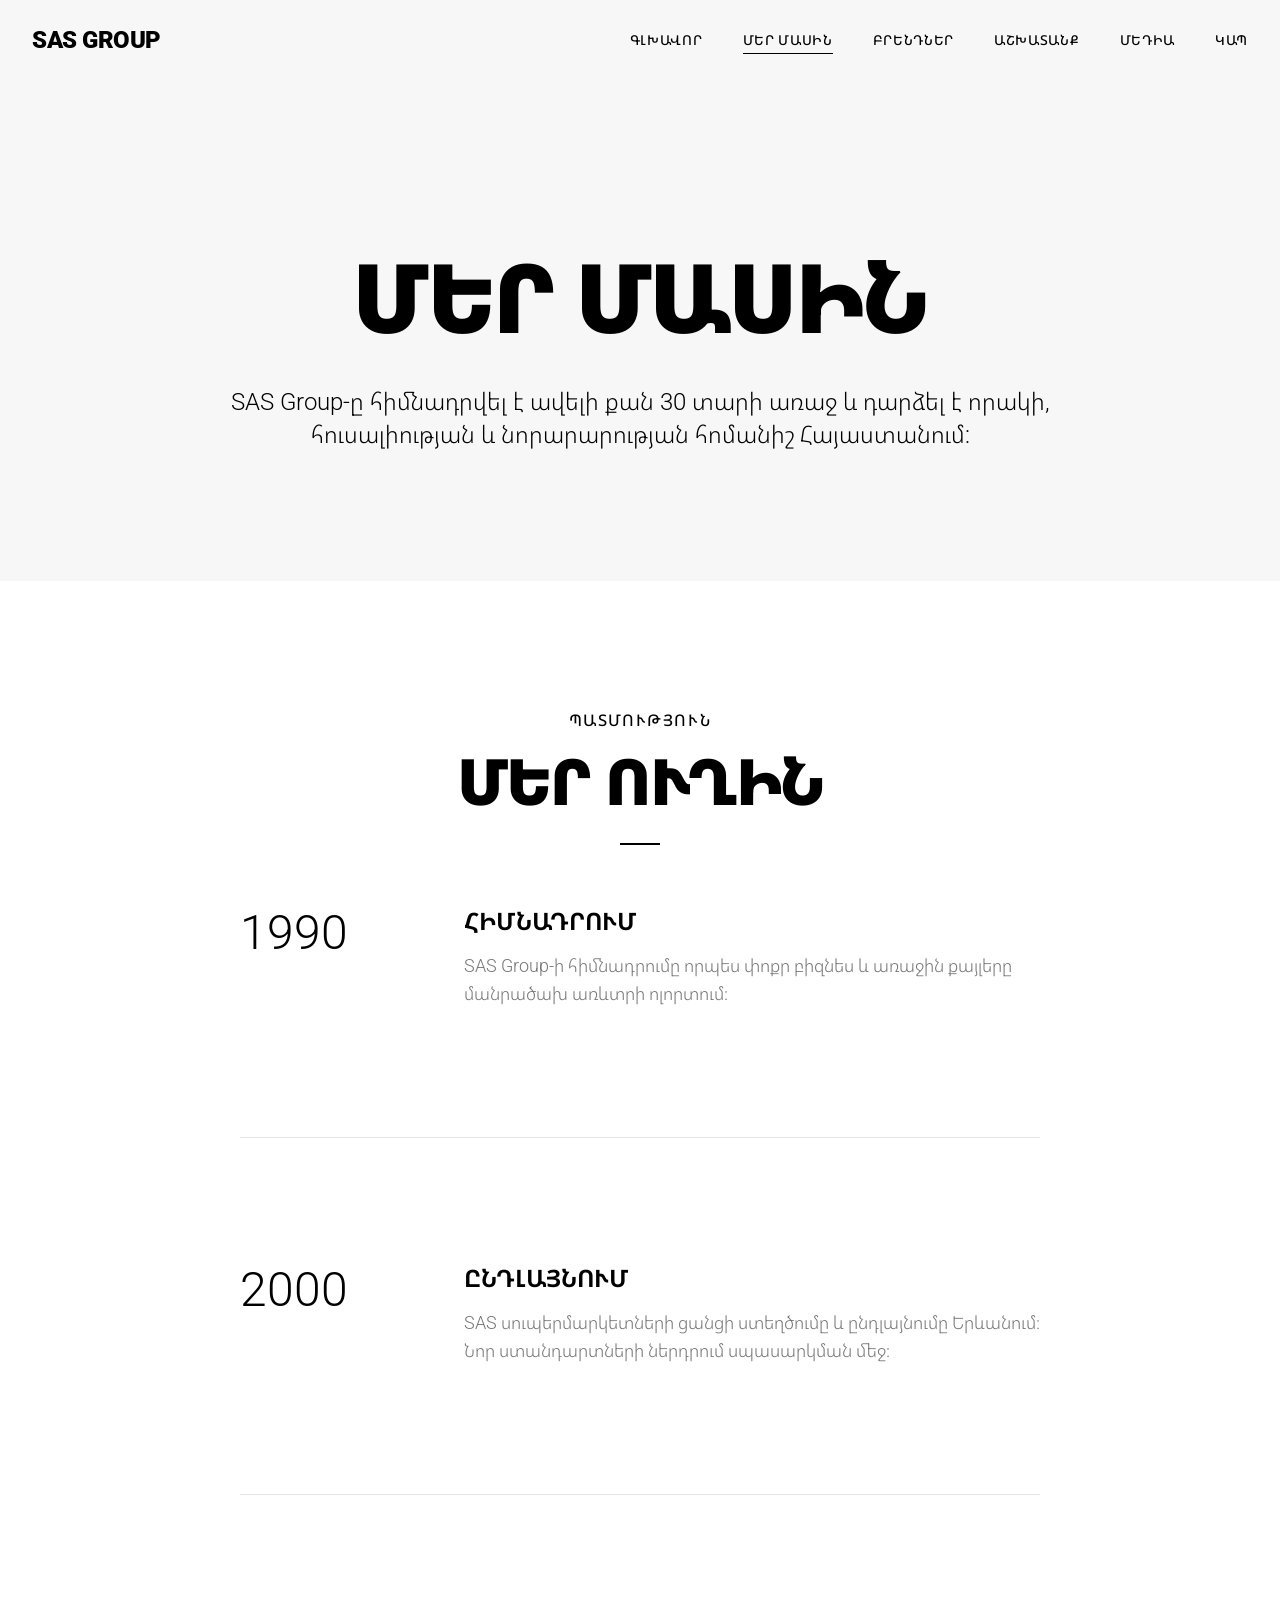
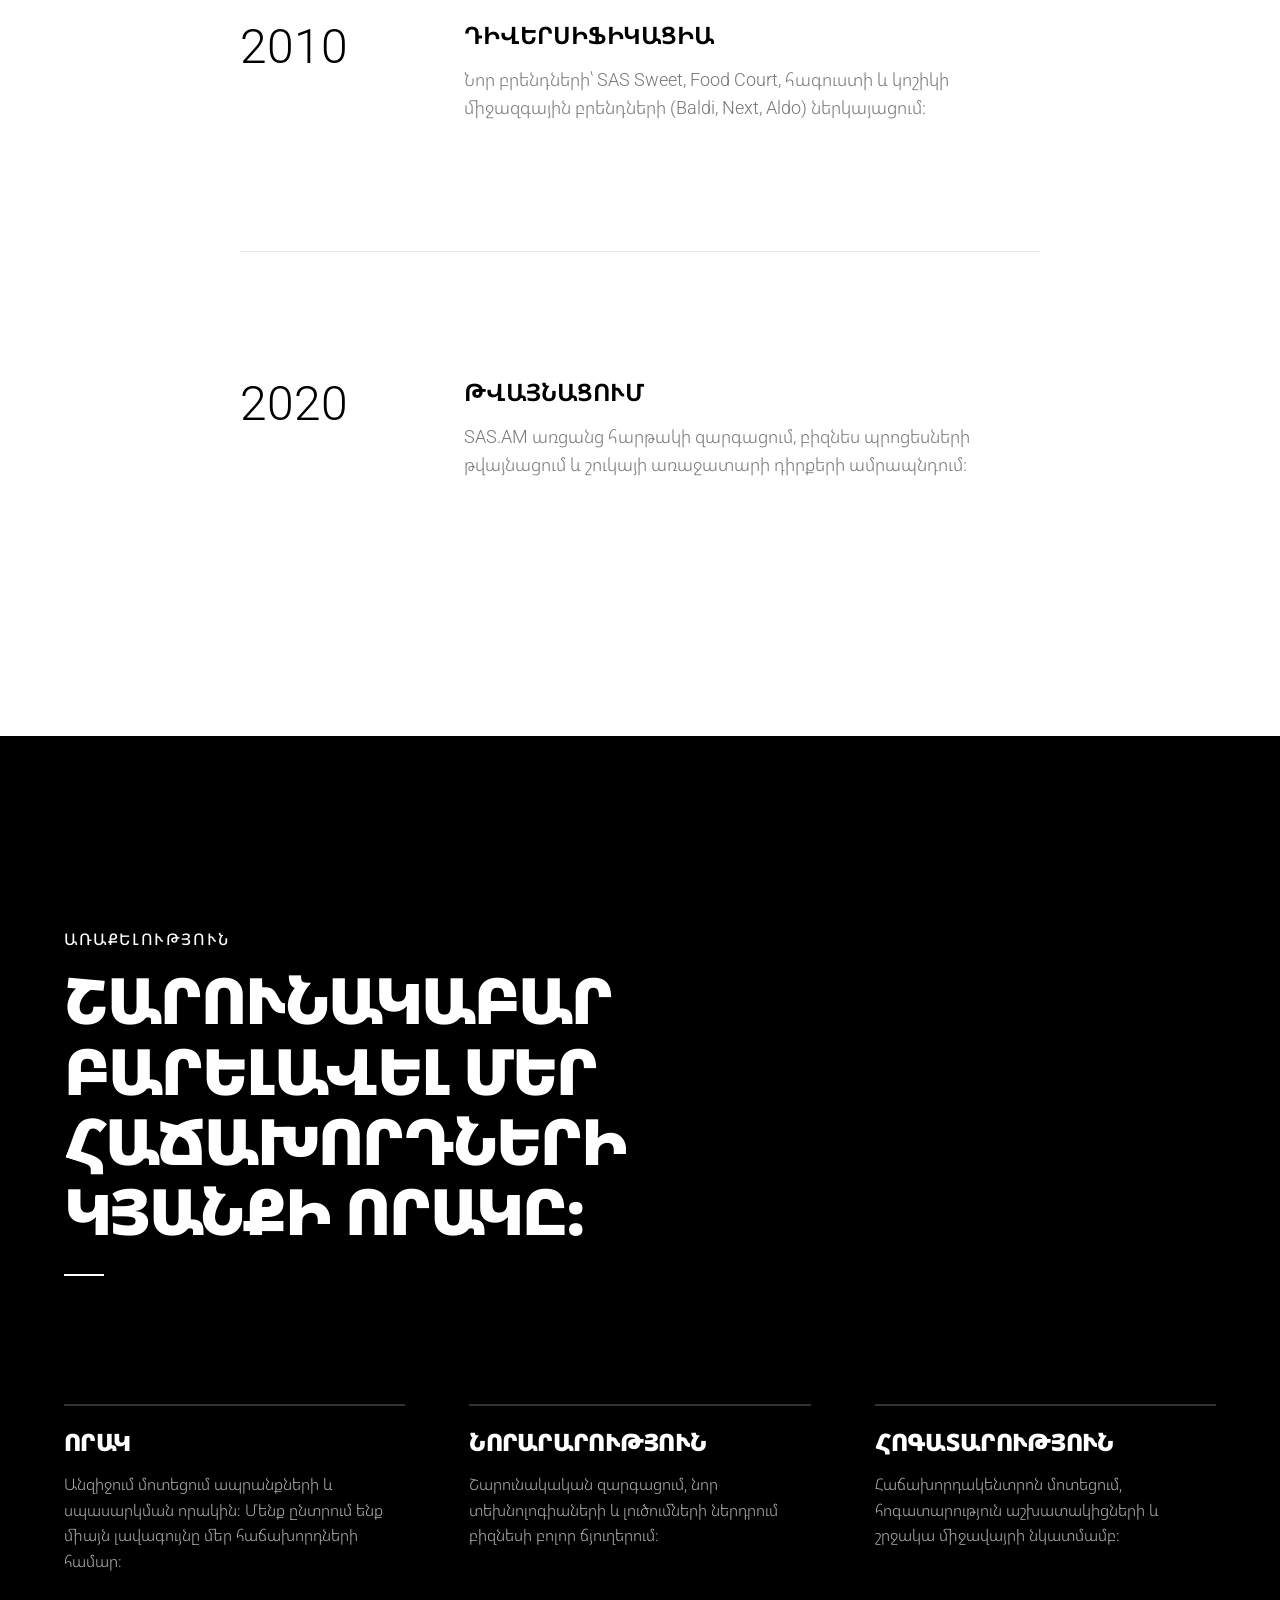
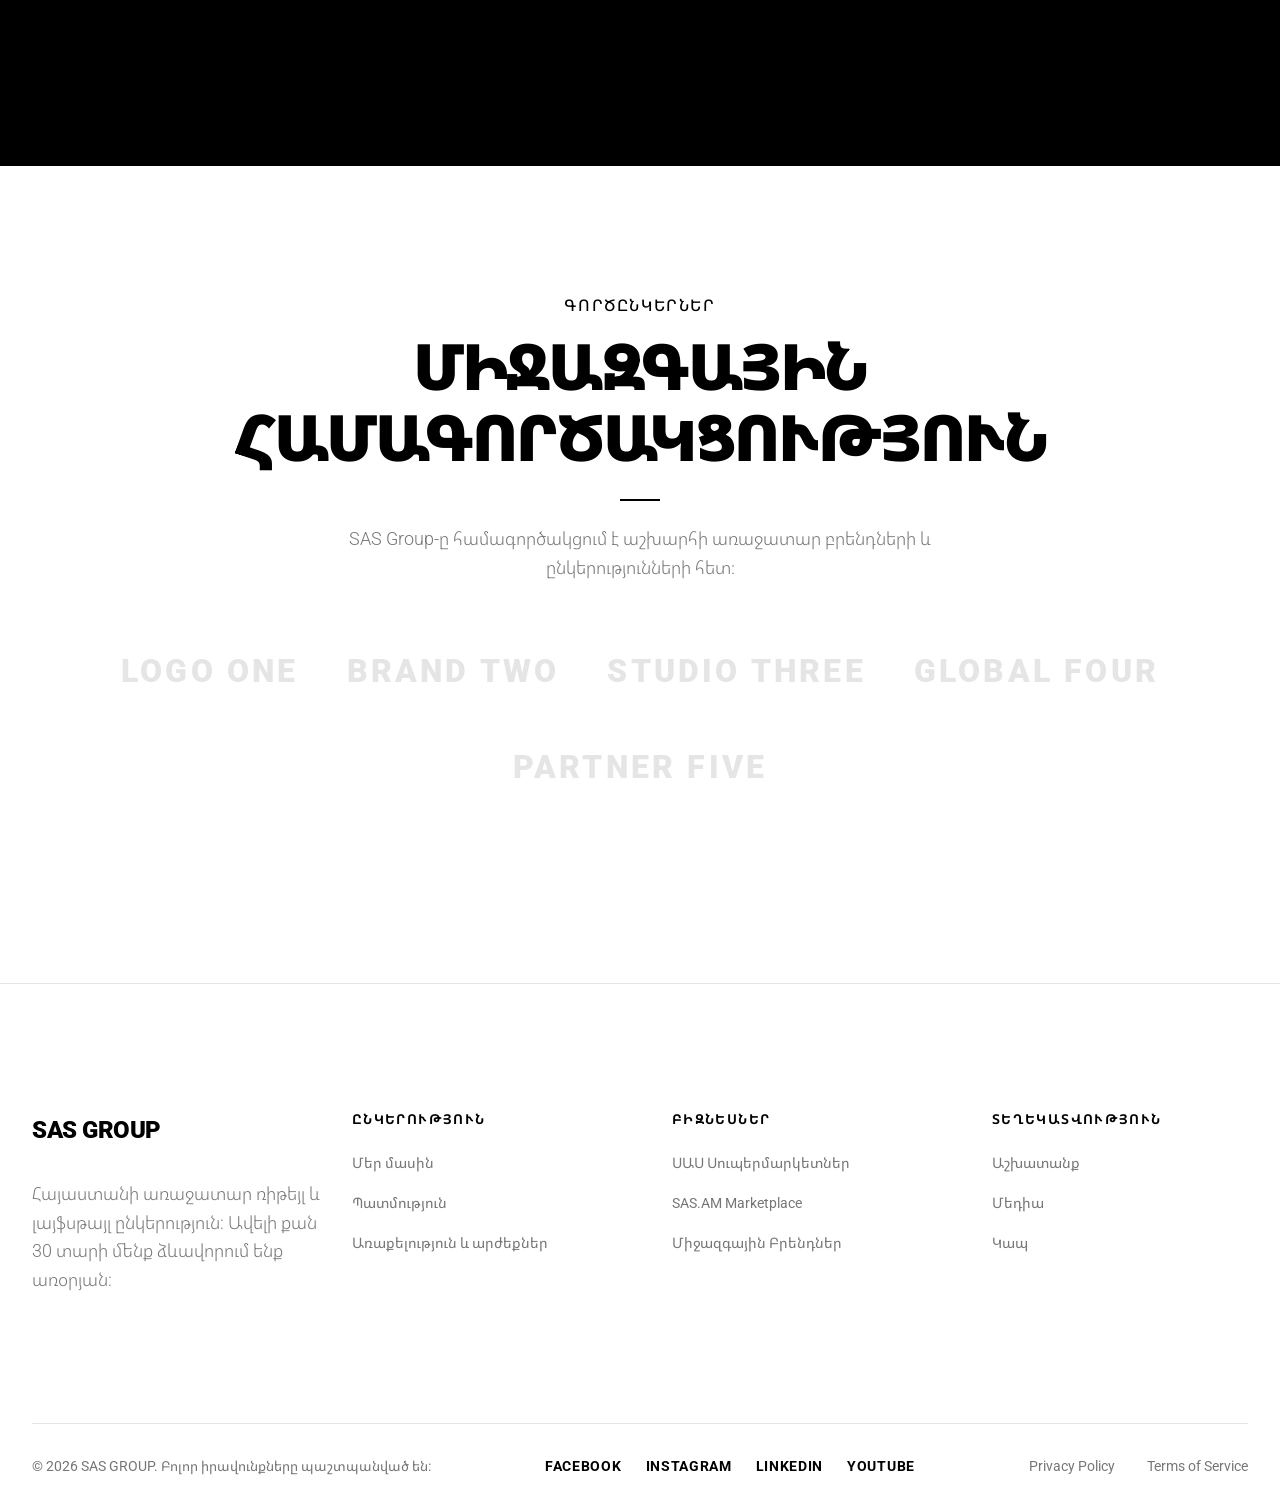
==== website/about.html @ 8ebcf010 "Initial commit" ====
<!DOCTYPE html>
<html lang="hy">
<head>
  <meta charset="UTF-8">
  <meta name="viewport" content="width=device-width, initial-scale=1.0">
  <title>Մեր Մասին - SAS Group</title>
  <link rel="stylesheet" href="css/style.css">
  <style>
    /* Dark mode header override for pages without full-bleed dark hero */
    .page-header {
      padding: calc(var(--spacing-xl) + 120px) var(--spacing-md) var(--spacing-xl);
      text-align: center;
      background: var(--grey-100);
      color: var(--ink);
    }

    .page-header h1 {
      margin-bottom: 2rem;
    }

    .intro-text {
      font-size: 1.5rem;
      font-weight: 300;
      max-width: 900px;
      margin: 0 auto;
      line-height: 1.4;
    }

    /* Minimalist Timeline */
    .timeline {
      display: grid;
      grid-template-columns: 1fr;
      gap: var(--spacing-xl);
      max-width: 800px;
      margin: 0 auto;
    }

    .timeline-item {
      display: grid;
      grid-template-columns: 1fr 3fr;
      gap: 2rem;
      padding-bottom: var(--spacing-xl);
      border-bottom: 1px solid var(--grey-300);
    }

    .timeline-item:last-child {
      border-bottom: none;
    }

    .timeline-year {
      font-size: 3rem;
      font-weight: 300;
      line-height: 1;
    }

    .timeline-content h4 {
      font-size: 1.5rem;
      margin-bottom: 1rem;
    }

    /* Values Grid */
    .values-grid {
      display: grid;
      grid-template-columns: repeat(auto-fit, minmax(300px, 1fr));
      gap: var(--spacing-lg);
      margin-top: var(--spacing-xl);
    }

    .value-card {
      border-top: 2px solid var(--ink);
      padding-top: 1.5rem;
    }

    .value-card h3 {
      font-size: 1.5rem;
      margin-bottom: 1rem;
    }

    .value-card p {
      font-size: 1rem;
      color: var(--grey-600);
    }

    /* Minimalist Partners */
    .partners-strip {
      display: flex;
      flex-wrap: wrap;
      gap: 3rem;
      justify-content: center;
      align-items: center;
      margin-top: 4rem;
    }

    .partner-logo {
      font-size: 2rem;
      font-weight: 900;
      color: var(--grey-300);
      text-transform: uppercase;
      letter-spacing: 0.1em;
      transition: color var(--transition-fast);
    }

    .partner-logo:hover {
      color: var(--ink);
    }

    @media (max-width: 768px) {
      .timeline-item {
        grid-template-columns: 1fr;
        gap: 1rem;
      }
    }
  </style>
</head>
<body>

  <!-- Header -->
  <!-- Note: We add 'dark-mode' class so the nav links are black on the light background -->
  <header class="site-header dark-mode">
    <div class="container nav-container">
      <a href="index.html" class="logo">SAS GROUP</a>
      <button class="mobile-menu-btn" aria-label="Toggle menu">
        <svg width="24" height="24" viewBox="0 0 24 24" fill="none" stroke="currentColor" stroke-width="1.5" stroke-linecap="round" stroke-linejoin="round"><line x1="3" y1="12" x2="21" y2="12"></line><line x1="3" y1="6" x2="21" y2="6"></line><line x1="3" y1="18" x2="21" y2="18"></line></svg>
      </button>
      <nav class="main-nav">
        <a href="index.html" class="nav-link">Գլխավոր</a>
        <a href="about.html" class="nav-link active">Մեր մասին</a>
        <a href="brands.html" class="nav-link">Բրենդներ</a>
        <a href="careers.html" class="nav-link">Աշխատանք</a>
        <a href="media.html" class="nav-link">Մեդիա</a>
        <a href="contact.html" class="nav-link">Կապ</a>
      </nav>
    </div>
  </header>

  <main>
    <div class="page-header fade-in-up">
      <div class="container">
        <h1>Մեր Մասին</h1>
        <p class="intro-text">SAS Group-ը հիմնադրվել է ավելի քան 30 տարի առաջ և դարձել է որակի, հուսալիության և նորարարության հոմանիշ Հայաստանում:</p>
      </div>
    </div>

    <!-- History Timeline -->
    <section class="section container" id="history">
      <div class="fade-in-up" style="margin-bottom: 4rem; text-align: center;">
        <span class="subtitle">Պատմություն</span>
        <h2>Մեր Ուղին</h2>
        <div class="divider-short divider-center"></div>
      </div>
      
      <div class="timeline fade-in-up">
        <div class="timeline-item">
          <div class="timeline-year">1990</div>
          <div class="timeline-content">
            <h4>Հիմնադրում</h4>
            <p class="text-muted">SAS Group-ի հիմնադրումը որպես փոքր բիզնես և առաջին քայլերը մանրածախ առևտրի ոլորտում։</p>
          </div>
        </div>
        
        <div class="timeline-item">
          <div class="timeline-year">2000</div>
          <div class="timeline-content">
            <h4>Ընդլայնում</h4>
            <p class="text-muted">SAS սուպերմարկետների ցանցի ստեղծումը և ընդլայնումը Երևանում։ Նոր ստանդարտների ներդրում սպասարկման մեջ։</p>
          </div>
        </div>

        <div class="timeline-item">
          <div class="timeline-year">2010</div>
          <div class="timeline-content">
            <h4>Դիվերսիֆիկացիա</h4>
            <p class="text-muted">Նոր բրենդների՝ SAS Sweet, Food Court, հագուստի և կոշիկի միջազգային բրենդների (Baldi, Next, Aldo) ներկայացում։</p>
          </div>
        </div>

        <div class="timeline-item">
          <div class="timeline-year">2020</div>
          <div class="timeline-content">
            <h4>Թվայնացում</h4>
            <p class="text-muted">SAS.AM առցանց հարթակի զարգացում, բիզնես պրոցեսների թվայնացում և շուկայի առաջատարի դիրքերի ամրապնդում։</p>
          </div>
        </div>
      </div>
    </section>

    <!-- Mission & Values -->
    <section class="section edge-to-edge" id="mission" style="background: var(--ink); color: var(--white); padding: var(--spacing-xxl) var(--spacing-md);">
      <div class="container fade-in-up">
        <div style="max-width: 800px;">
          <span class="subtitle">Առաքելություն</span>
          <h2 style="color: var(--white);">Շարունակաբար բարելավել մեր հաճախորդների կյանքի որակը։</h2>
          <div class="divider-short" style="background: var(--white);"></div>
        </div>

        <div class="values-grid">
          <div class="value-card" style="border-color: rgba(255,255,255,0.2);">
            <h3>Որակ</h3>
            <p style="color: rgba(255,255,255,0.7);">Անզիջում մոտեցում ապրանքների և սպասարկման որակին։ Մենք ընտրում ենք միայն լավագույնը մեր հաճախորդների համար։</p>
          </div>
          <div class="value-card" style="border-color: rgba(255,255,255,0.2);">
            <h3>Նորարարություն</h3>
            <p style="color: rgba(255,255,255,0.7);">Շարունակական զարգացում, նոր տեխնոլոգիաների և լուծումների ներդրում բիզնեսի բոլոր ճյուղերում։</p>
          </div>
          <div class="value-card" style="border-color: rgba(255,255,255,0.2);">
            <h3>Հոգատարություն</h3>
            <p style="color: rgba(255,255,255,0.7);">Հաճախորդակենտրոն մոտեցում, հոգատարություն աշխատակիցների և շրջակա միջավայրի նկատմամբ։</p>
          </div>
        </div>
      </div>
    </section>

    <!-- Partners -->
    <section class="section container" id="partners" style="padding-bottom: var(--spacing-xxl);">
      <div class="fade-in-up" style="text-align: center;">
        <span class="subtitle">Գործընկերներ</span>
        <h2>Միջազգային Համագործակցություն</h2>
        <div class="divider-short divider-center"></div>
        <p class="text-muted" style="max-width: 700px; margin: 0 auto;">SAS Group-ը համագործակցում է աշխարհի առաջատար բրենդների և ընկերությունների հետ։</p>
        
        <div class="partners-strip">
          <span class="partner-logo">Logo One</span>
          <span class="partner-logo">Brand Two</span>
          <span class="partner-logo">Studio Three</span>
          <span class="partner-logo">Global Four</span>
          <span class="partner-logo">Partner Five</span>
        </div>
      </div>
    </section>
  </main>

  <!-- Footer -->
  <footer class="site-footer">
    <div class="container">
      <div class="footer-grid">
        <div class="footer-col" style="flex: 2; min-width: 300px;">
          <a href="index.html" class="logo" style="margin-bottom: 2rem; display: block;">SAS GROUP</a>
          <p class="text-muted" style="max-width: 400px;">Հայաստանի առաջատար ռիթեյլ և լայֆսթայլ ընկերություն: Ավելի քան 30 տարի մենք ձևավորում ենք առօրյան:</p>
        </div>
        
        <div class="footer-col">
          <h4>Ընկերություն</h4>
          <ul class="footer-links">
            <li><a href="about.html">Մեր մասին</a></li>
            <li><a href="about.html#history">Պատմություն</a></li>
            <li><a href="about.html#mission">Առաքելություն և արժեքներ</a></li>
          </ul>
        </div>
        
        <div class="footer-col">
          <h4>Բիզնեսներ</h4>
          <ul class="footer-links">
            <li><a href="brands.html">ՍԱՍ Սուպերմարկետներ</a></li>
            <li><a href="https://sas.am">SAS.AM Marketplace</a></li>
            <li><a href="brands.html">Միջազգային Բրենդներ</a></li>
          </ul>
        </div>
        
        <div class="footer-col">
          <h4>Տեղեկատվություն</h4>
          <ul class="footer-links">
            <li><a href="careers.html">Աշխատանք</a></li>
            <li><a href="media.html">Մեդիա</a></li>
            <li><a href="contact.html">Կապ</a></li>
          </ul>
        </div>
      </div>
      
      <div class="footer-bottom">
        <div>&copy; 2026 SAS GROUP. Բոլոր իրավունքները պաշտպանված են:</div>
        <div class="social-links" style="margin-top: 0;">
          <a href="#">Facebook</a>
          <a href="#">Instagram</a>
          <a href="#">LinkedIn</a>
          <a href="#">YouTube</a>
        </div>
        <div style="display: flex; gap: 2rem;">
          <a href="#">Privacy Policy</a>
          <a href="#">Terms of Service</a>
        </div>
      </div>
    </div>
  </footer>

  <script src="js/main.js"></script>
  <script>
    // Adjust header on pages without a hero video
    document.addEventListener('DOMContentLoaded', () => {
      const header = document.querySelector('.site-header');
      if(header && header.classList.contains('dark-mode')) {
        // Initial state is already dark mode.
        window.addEventListener('scroll', () => {
          if (window.scrollY > 20) {
            header.classList.add('scrolled');
          } else {
            header.classList.remove('scrolled');
          }
        });
      }
    });
  </script>
</body>
</html>
---- website/css/style.css ----
@import url('https://fonts.googleapis.com/css2?family=Roboto:wght@300;400;500;700;900&family=Noto+Sans+Armenian:wght@300;400;500;700;900&display=swap');

:root {
  /* Inditex Minimalist Colors */
  --ink: #000000;
  --ink-light: #333333;
  --grey-600: #767676;
  --grey-300: #E5E5E5;
  --grey-100: #F7F7F7;
  --white: #FFFFFF;
  
  /* Brand Accents (used very sparingly) */
  --cobalt: #015CAB;
  --red: #EB262E;

  /* Typography */
  --font-primary: "Roboto", "Noto Sans Armenian", sans-serif;
  
  /* Spacing */
  --spacing-xs: 0.5rem;
  --spacing-sm: 1rem;
  --spacing-md: 2rem;
  --spacing-lg: 4rem;
  --spacing-xl: 8rem;
  --spacing-xxl: 12rem;

  /* Transitions */
  --transition-fast: 0.3s cubic-bezier(0.25, 0.46, 0.45, 0.94);
  --transition-slow: 0.8s cubic-bezier(0.16, 1, 0.3, 1);
  
  /* Radii - Sharp edges for editorial look */
  --radius-sm: 0;
  --radius-md: 0;
  --radius-lg: 0;
}

/* Reset */
* {
  box-sizing: border-box;
  margin: 0;
  padding: 0;
}

html {
  scroll-behavior: smooth;
  font-size: 16px;
}

body {
  font-family: var(--font-primary);
  color: var(--ink);
  background-color: var(--white);
  line-height: 1.5;
  -webkit-font-smoothing: antialiased;
  -moz-osx-font-smoothing: grayscale;
  overflow-x: hidden;
}

a {
  text-decoration: none;
  color: inherit;
  transition: color var(--transition-fast), opacity var(--transition-fast);
}

img, video, iframe {
  max-width: 100%;
  height: auto;
  display: block;
}

/* Layout */
.container {
  width: 100%;
  max-width: 1440px;
  margin: 0 auto;
  padding: 0 var(--spacing-md);
}

.section {
  padding: var(--spacing-xl) 0;
}

.edge-to-edge {
  padding-left: 0;
  padding-right: 0;
  max-width: 100%;
}

/* Typography - Bold, stark, contrasting */
h1, h2, h3, h4, h5, h6 {
  font-weight: 900;
  line-height: 1.1;
  margin-bottom: var(--spacing-sm);
  letter-spacing: -0.03em;
  text-transform: uppercase;
}

h1 { font-size: clamp(3rem, 8vw, 6rem); }
h2 { font-size: clamp(2.5rem, 5vw, 4rem); }
h3 { font-size: 2rem; }
h4 { font-size: 1.25rem; font-weight: 700; letter-spacing: 0; }

p {
  font-weight: 300;
  font-size: 1.125rem;
  line-height: 1.6;
}

.text-muted {
  color: var(--grey-600);
}

.subtitle {
  font-size: 1rem;
  font-weight: 500;
  text-transform: uppercase;
  letter-spacing: 0.1em;
  margin-bottom: 1rem;
  display: block;
}

/* Header & Navigation */
.site-header {
  position: fixed;
  top: 0;
  left: 0;
  width: 100%;
  z-index: 100;
  background: transparent;
  transition: background-color var(--transition-fast), color var(--transition-fast);
  color: var(--white);
}

.site-header.scrolled {
  background: var(--white);
  color: var(--ink);
  border-bottom: 1px solid var(--grey-300);
}

.site-header.dark-mode {
  color: var(--ink); /* Used for pages without a dark hero */
}

.nav-container {
  display: flex;
  align-items: center;
  justify-content: space-between;
  height: 80px;
}

.logo {
  font-size: 1.5rem;
  font-weight: 900;
  letter-spacing: -0.02em;
}

/* Override the colored logo for Inditex style */
.logo .sas, .logo .group {
  color: inherit; 
}

.main-nav {
  display: flex;
  gap: 2.5rem;
  align-items: center;
}

.nav-link {
  font-size: 0.85rem;
  font-weight: 500;
  text-transform: uppercase;
  letter-spacing: 0.05em;
  position: relative;
}

.nav-link::after {
  content: '';
  position: absolute;
  bottom: -4px;
  left: 0;
  width: 100%;
  height: 1px;
  background-color: currentColor;
  transform: scaleX(0);
  transform-origin: right;
  transition: transform var(--transition-fast);
}

.nav-link:hover::after, .nav-link.active::after {
  transform: scaleX(1);
  transform-origin: left;
}

.mobile-menu-btn {
  display: none;
  background: none;
  border: none;
  cursor: pointer;
  color: inherit;
}

/* Buttons */
.btn {
  display: inline-flex;
  align-items: center;
  justify-content: center;
  padding: 1.25rem 2.5rem;
  font-weight: 500;
  font-size: 0.85rem;
  text-transform: uppercase;
  letter-spacing: 0.1em;
  border-radius: 0;
  cursor: pointer;
  transition: all var(--transition-fast);
  text-align: center;
}

.btn-primary {
  background-color: var(--ink);
  color: var(--white);
  border: 1px solid var(--ink);
}

.btn-primary:hover {
  background-color: transparent;
  color: var(--ink);
}

.btn-secondary {
  background-color: transparent;
  color: var(--ink);
  border: 1px solid var(--ink);
}

.btn-secondary:hover {
  background-color: var(--ink);
  color: var(--white);
}

.btn-white {
  background-color: var(--white);
  color: var(--ink);
  border: 1px solid var(--white);
}

.btn-white:hover {
  background-color: transparent;
  color: var(--white);
}

.btn-outline-white {
  background-color: transparent;
  color: var(--white);
  border: 1px solid var(--white);
}

.btn-outline-white:hover {
  background-color: var(--white);
  color: var(--ink);
}

/* Hairline dividers */
.divider {
  width: 100%;
  height: 1px;
  background-color: var(--grey-300);
  margin: var(--spacing-lg) 0;
}

.divider-short {
  width: 40px;
  height: 2px;
  background-color: var(--ink);
  margin: 1.5rem 0;
}

.divider-center {
  margin-left: auto;
  margin-right: auto;
}

/* Footer */
.site-footer {
  background-color: var(--white);
  color: var(--ink);
  padding: var(--spacing-xl) 0 var(--spacing-md);
  border-top: 1px solid var(--grey-300);
}

.footer-grid {
  display: grid;
  grid-template-columns: repeat(auto-fit, minmax(200px, 1fr));
  gap: var(--spacing-lg);
  margin-bottom: var(--spacing-xl);
}

.footer-col h4 {
  color: var(--ink);
  font-size: 0.85rem;
  text-transform: uppercase;
  letter-spacing: 0.1em;
  margin-bottom: 1.5rem;
}

.footer-links {
  list-style: none;
}

.footer-links li {
  margin-bottom: 1rem;
}

.footer-links a {
  color: var(--grey-600);
  font-size: 0.9rem;
}

.footer-links a:hover {
  color: var(--ink);
}

.social-links {
  display: flex;
  gap: 1.5rem;
  margin-top: 1rem;
}

.social-links a {
  color: var(--ink);
  font-size: 0.85rem;
  text-transform: uppercase;
  font-weight: 700;
  letter-spacing: 0.05em;
}

.social-links a:hover {
  opacity: 0.6;
}

.footer-bottom {
  border-top: 1px solid var(--grey-300);
  padding-top: var(--spacing-md);
  display: flex;
  justify-content: space-between;
  align-items: center;
  color: var(--grey-600);
  font-size: 0.85rem;
  flex-wrap: wrap;
  gap: 1rem;
}

/* Utility Animations */
.fade-in-up {
  opacity: 0;
  transform: translateY(40px);
  transition: opacity var(--transition-slow), transform var(--transition-slow);
}

.fade-in-up.visible {
  opacity: 1;
  transform: translateY(0);
}

/* Responsive */
@media (max-width: 992px) {
  .main-nav {
    position: fixed;
    top: 0;
    left: 0;
    width: 100%;
    height: 100vh;
    background: var(--white);
    color: var(--ink);
    flex-direction: column;
    justify-content: center;
    align-items: center;
    gap: 2rem;
    opacity: 0;
    visibility: hidden;
    transition: all var(--transition-fast);
  }

  .main-nav.active {
    opacity: 1;
    visibility: visible;
  }

  .nav-link {
    font-size: 2rem;
  }

  .mobile-menu-btn {
    display: block;
    z-index: 101;
  }
}
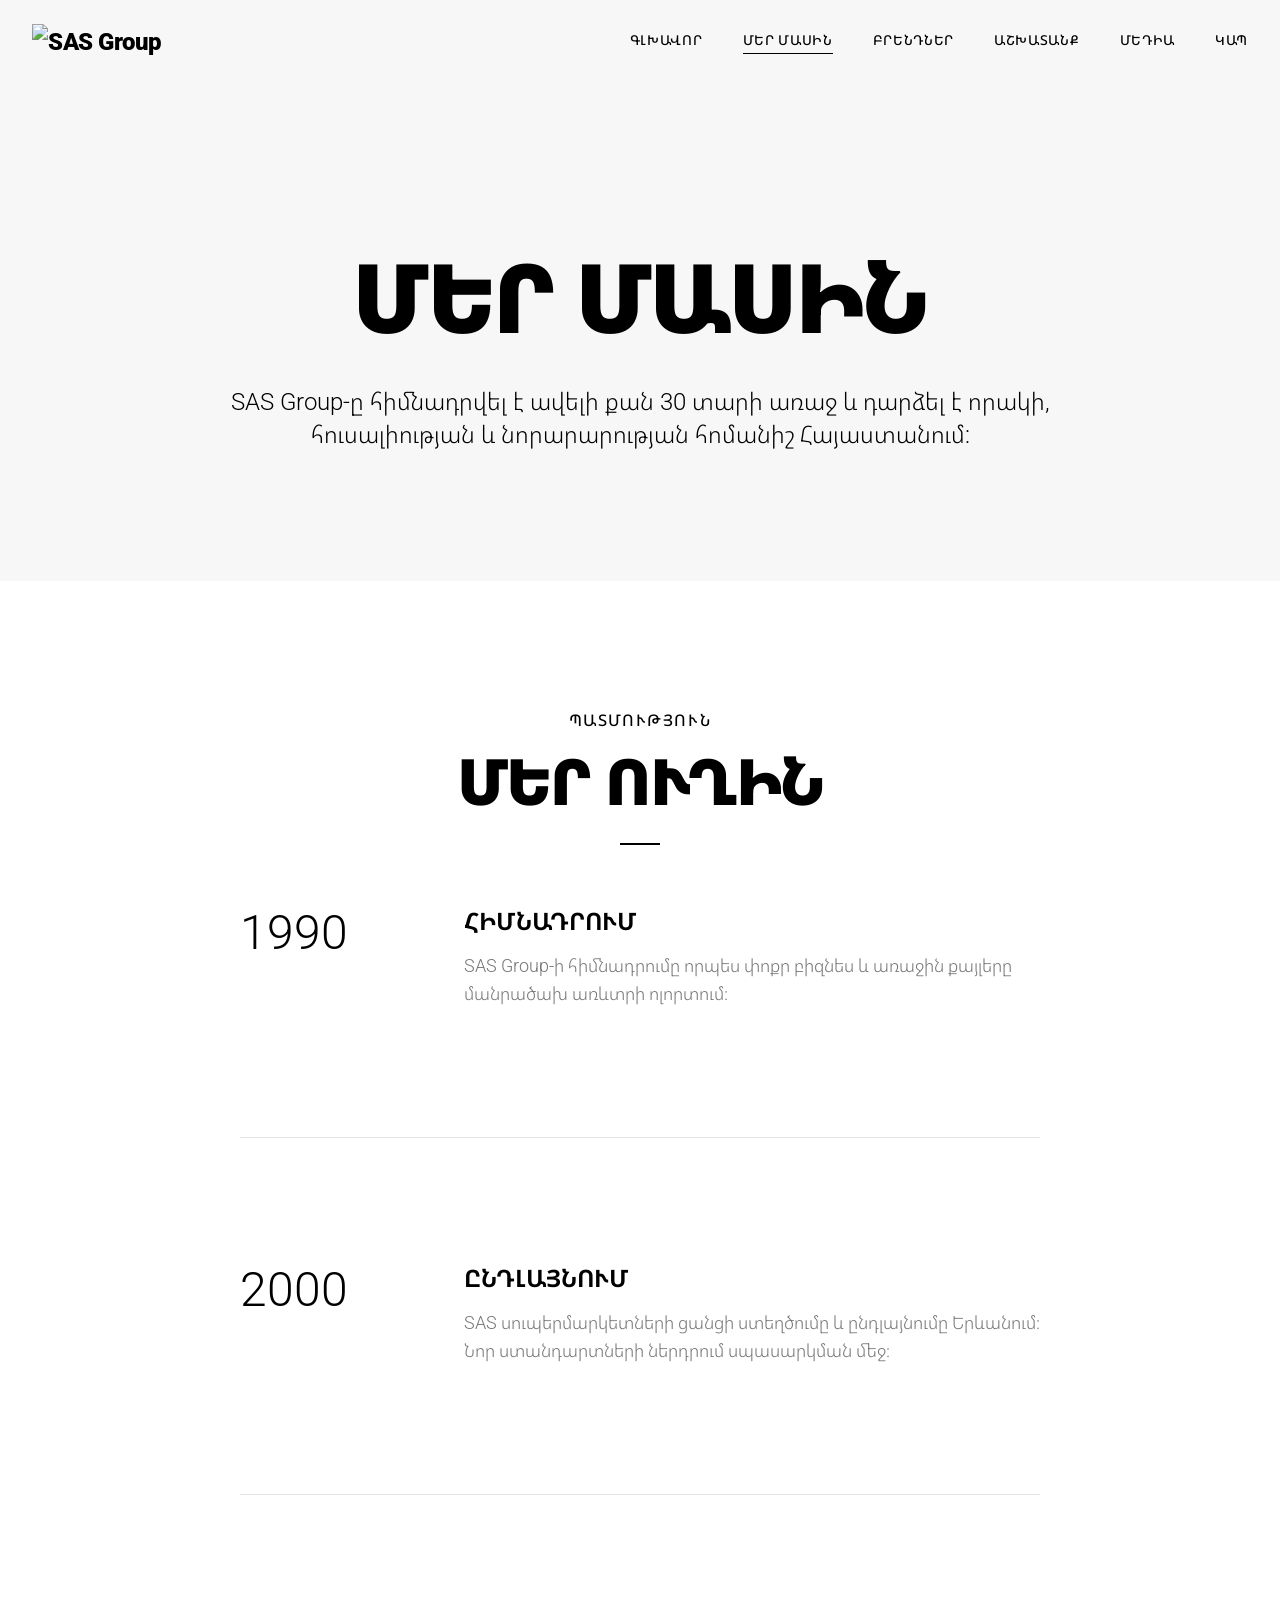
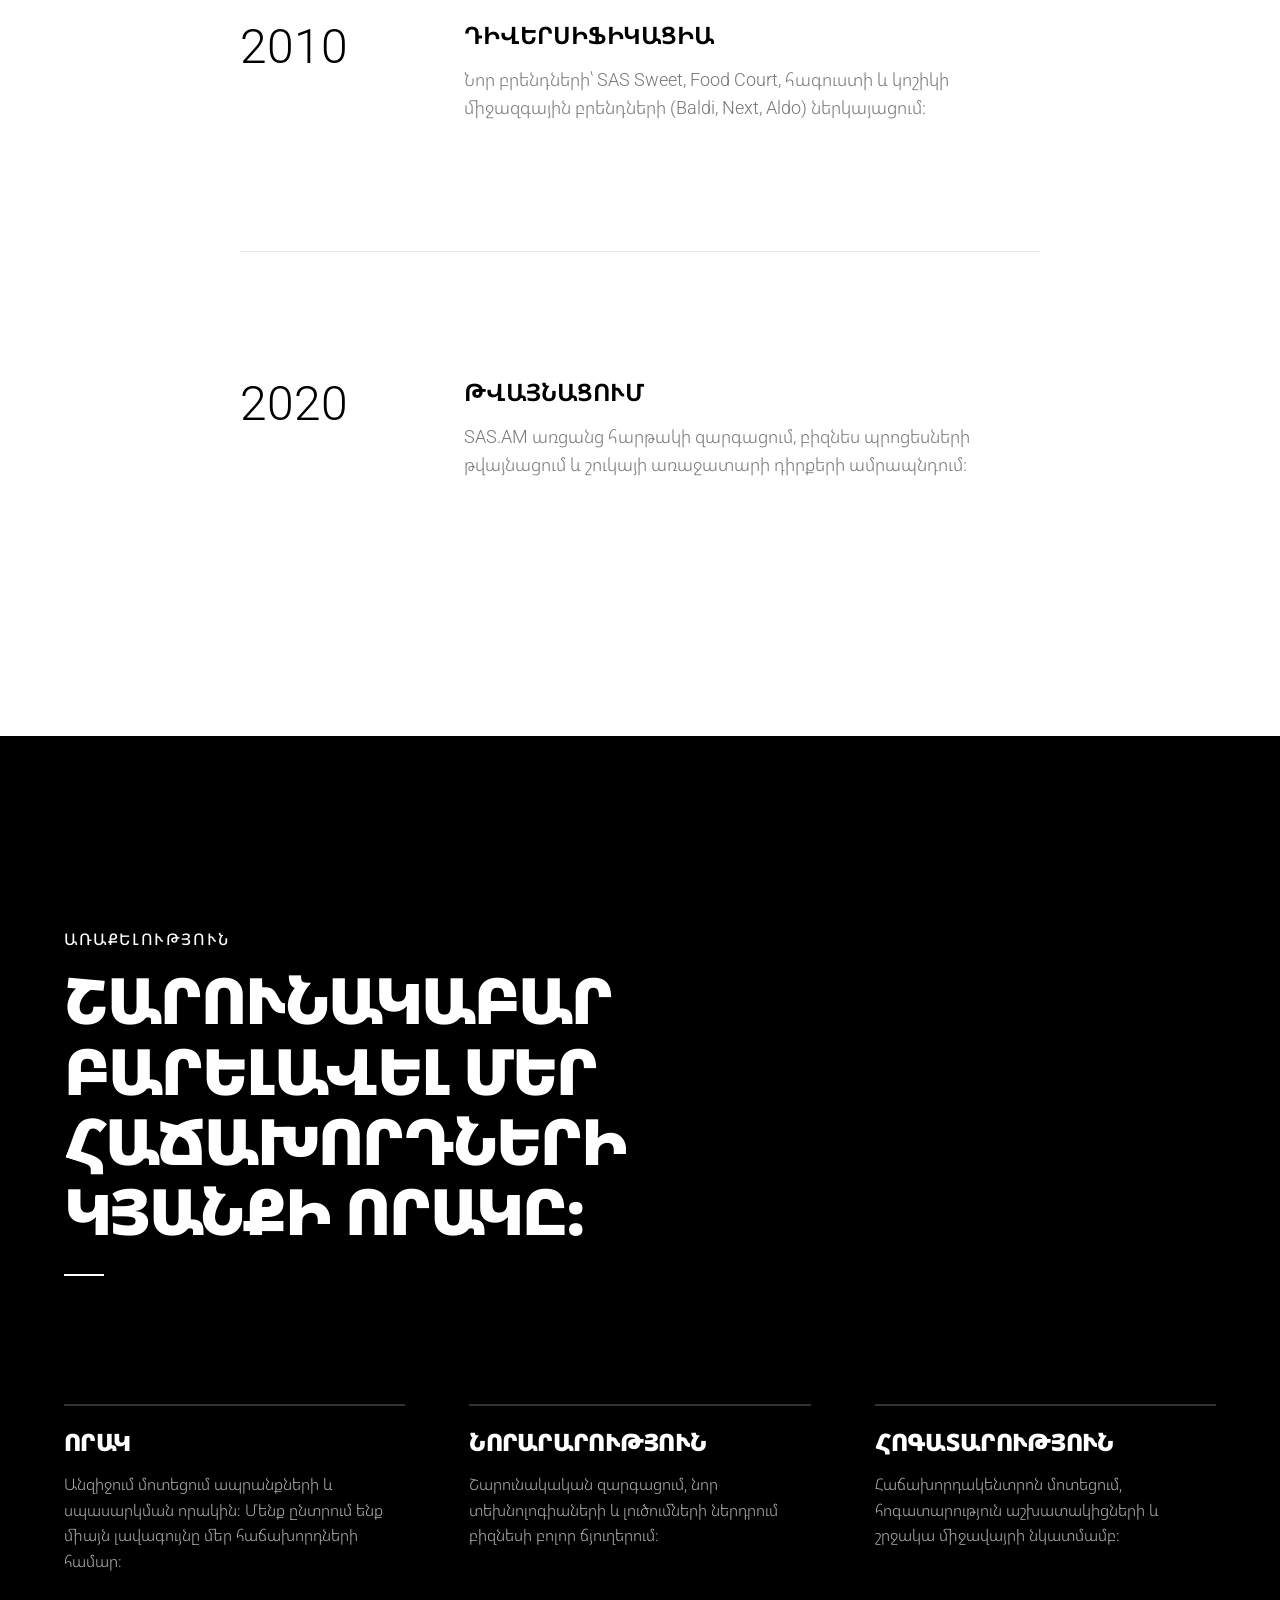
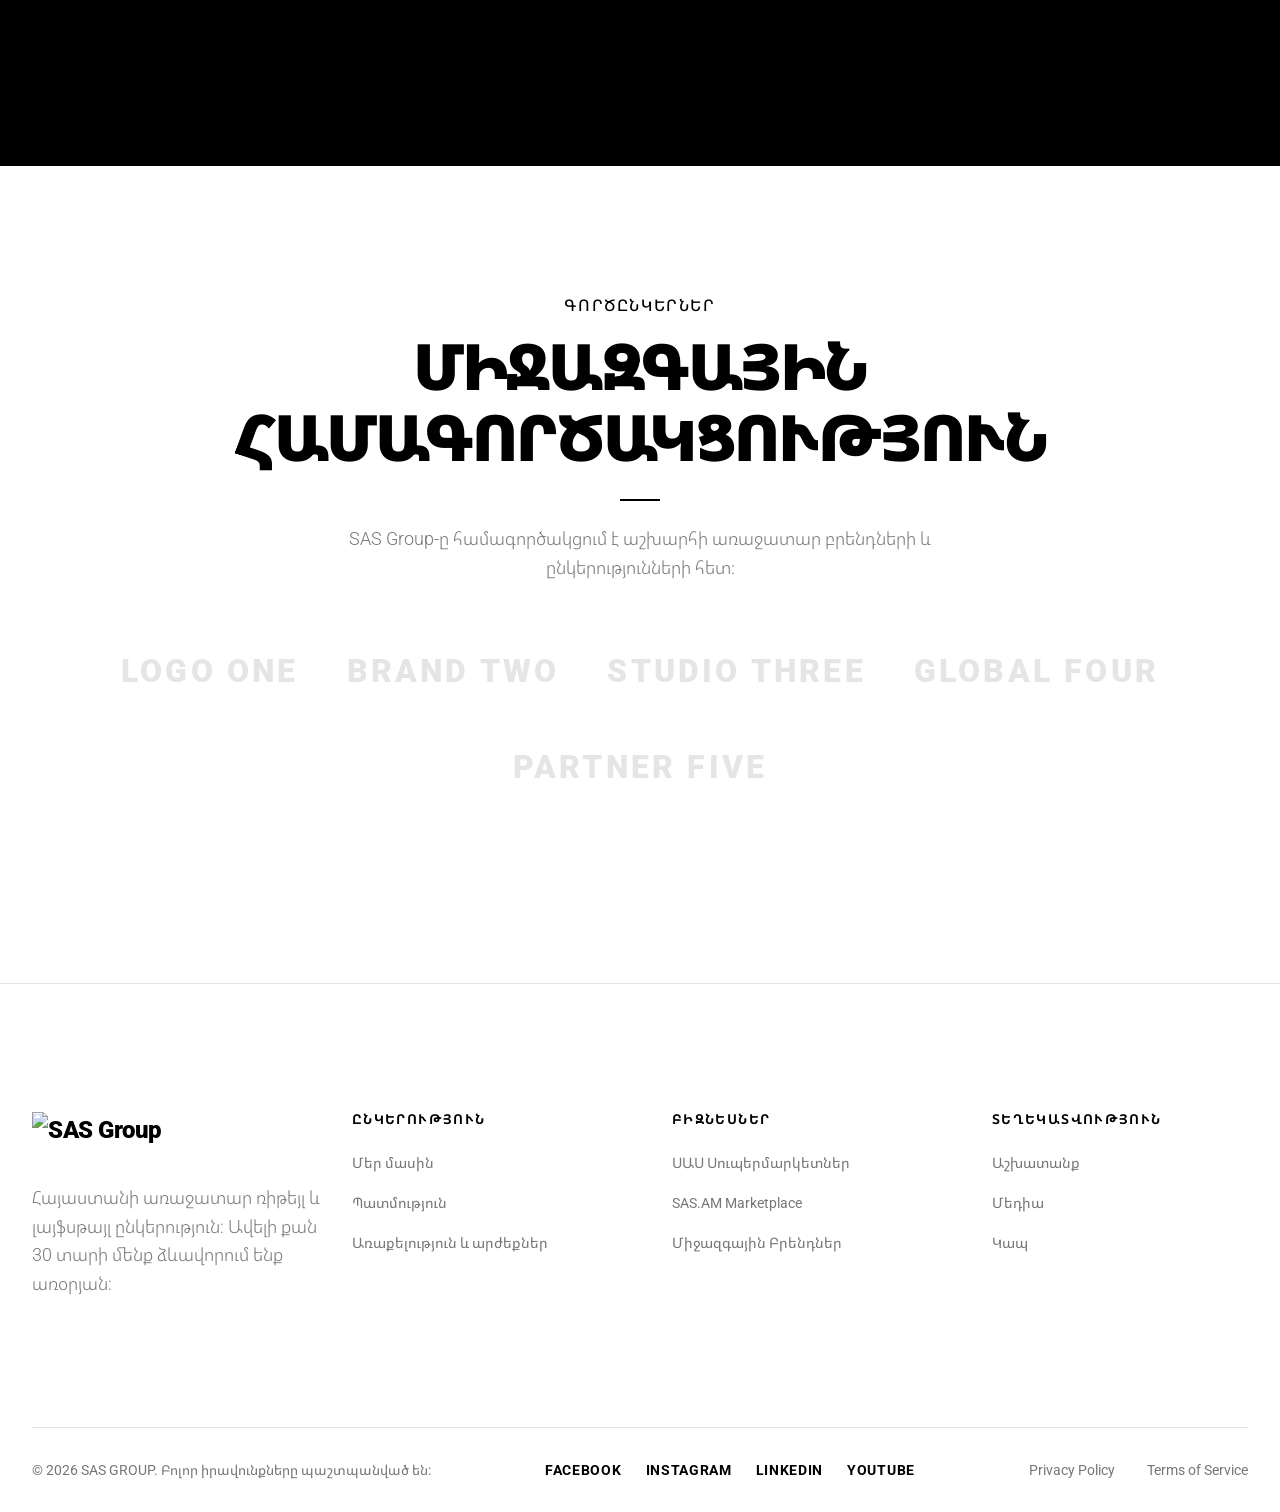
==== commit 82f8f18d: "Update text logos to image logos" ====
--- a/website/about.html
+++ b/website/about.html
@@ -118,7 +118,7 @@
   <!-- Note: We add 'dark-mode' class so the nav links are black on the light background -->
   <header class="site-header dark-mode">
     <div class="container nav-container">
-      <a href="index.html" class="logo">SAS GROUP</a>
+      <a href="index.html" class="logo"><img src="https://cdn.staff.am/staff.am/upload/3/e/c/4/3ec48d49.png.webp" alt="SAS Group" style="height: 32px; width: auto; object-fit: contain;"></a>
       <button class="mobile-menu-btn" aria-label="Toggle menu">
         <svg width="24" height="24" viewBox="0 0 24 24" fill="none" stroke="currentColor" stroke-width="1.5" stroke-linecap="round" stroke-linejoin="round"><line x1="3" y1="12" x2="21" y2="12"></line><line x1="3" y1="6" x2="21" y2="6"></line><line x1="3" y1="18" x2="21" y2="18"></line></svg>
       </button>
@@ -234,7 +234,9 @@
     <div class="container">
       <div class="footer-grid">
         <div class="footer-col" style="flex: 2; min-width: 300px;">
-          <a href="index.html" class="logo" style="margin-bottom: 2rem; display: block;">SAS GROUP</a>
+          <a href="index.html" class="logo" style="margin-bottom: 2rem; display: block;">
+            <img src="https://cdn.staff.am/staff.am/upload/3/e/c/4/3ec48d49.png.webp" alt="SAS Group" style="height: 40px; width: auto; object-fit: contain;">
+          </a>
           <p class="text-muted" style="max-width: 400px;">Հայաստանի առաջատար ռիթեյլ և լայֆսթայլ ընկերություն: Ավելի քան 30 տարի մենք ձևավորում ենք առօրյան:</p>
         </div>
         
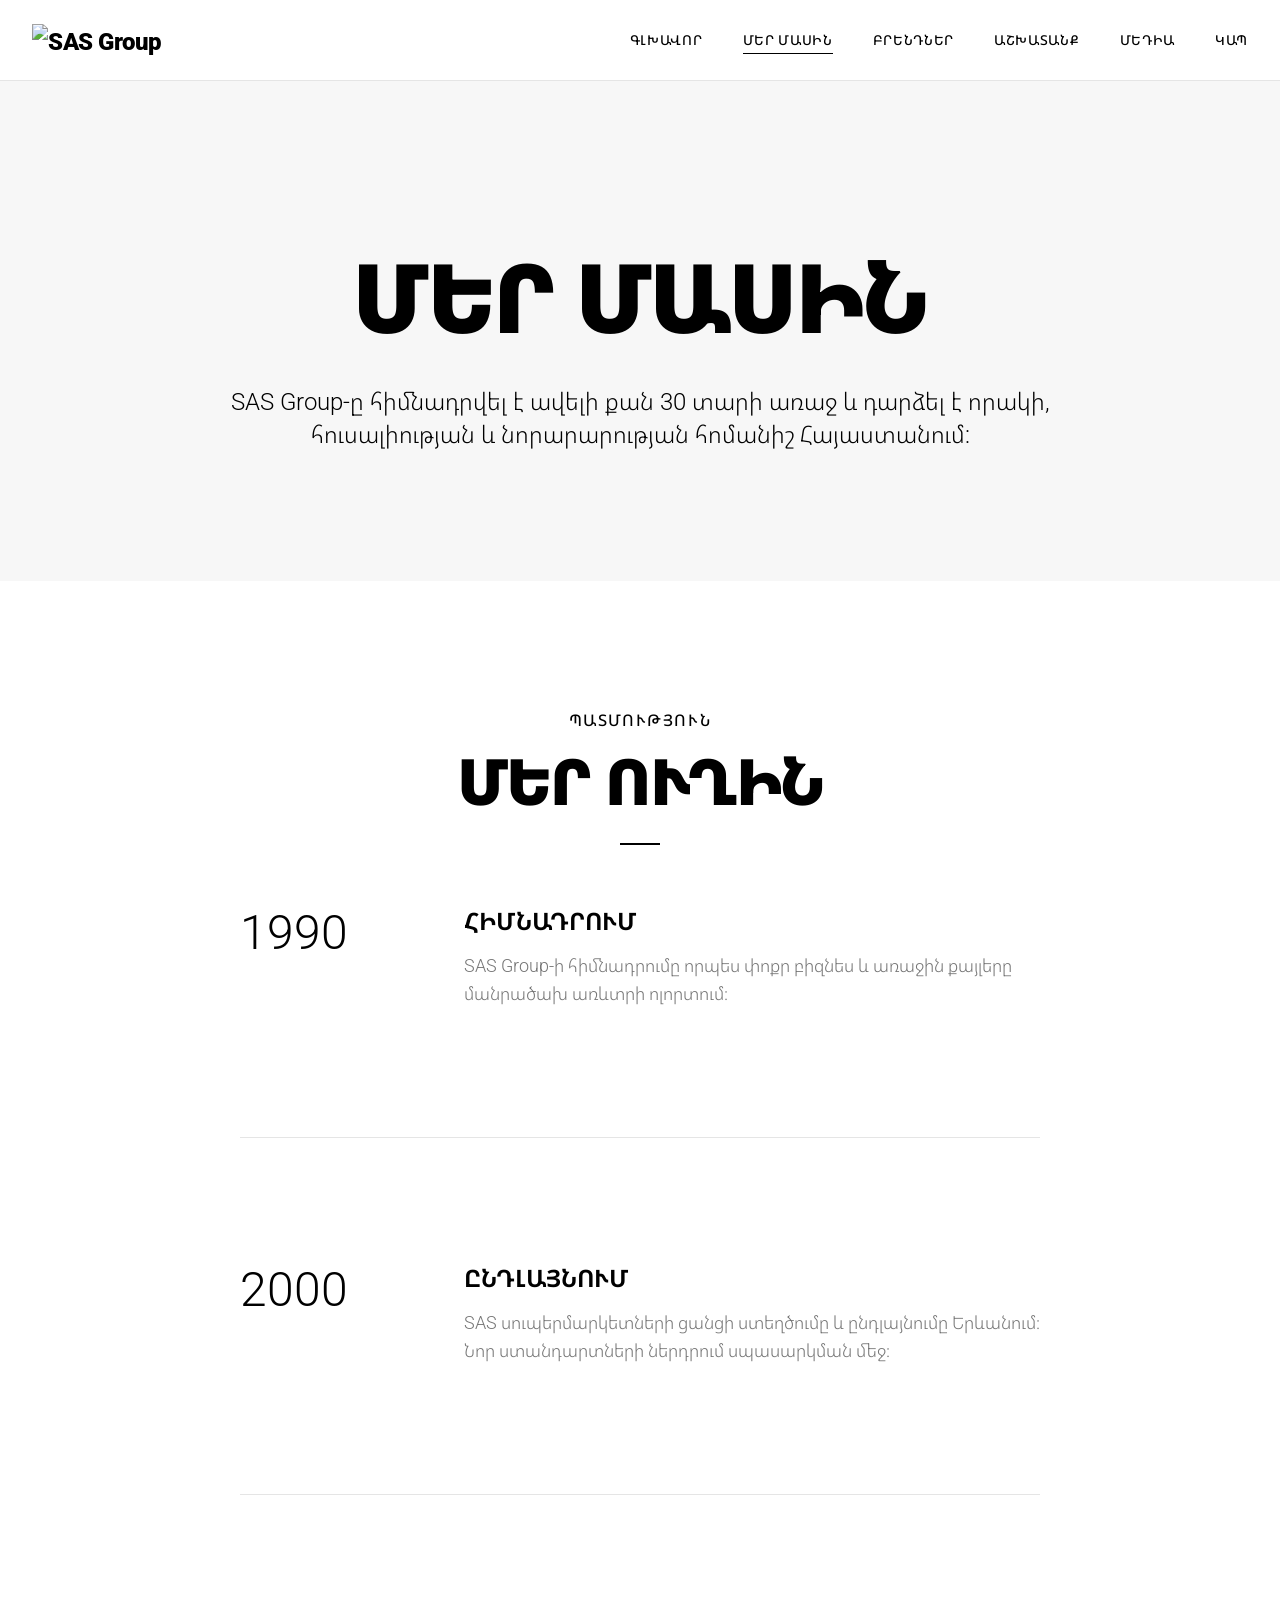
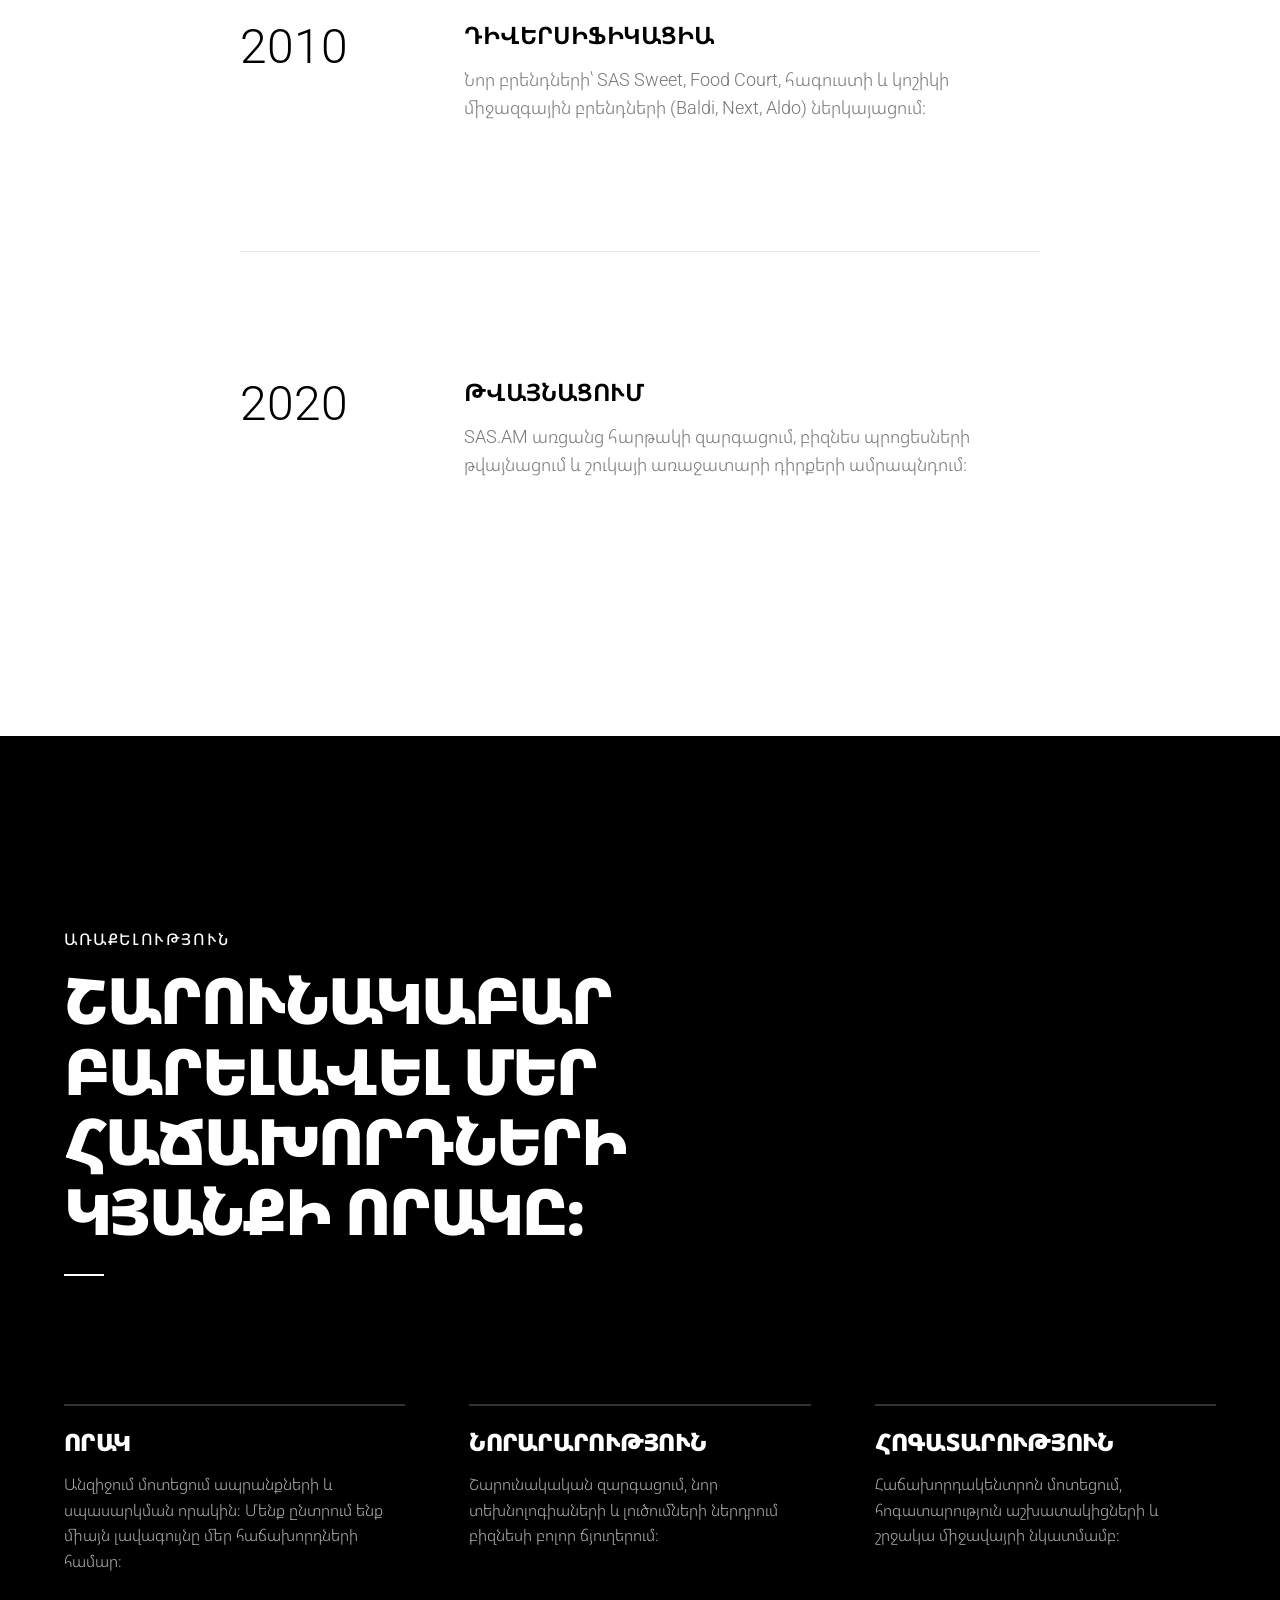
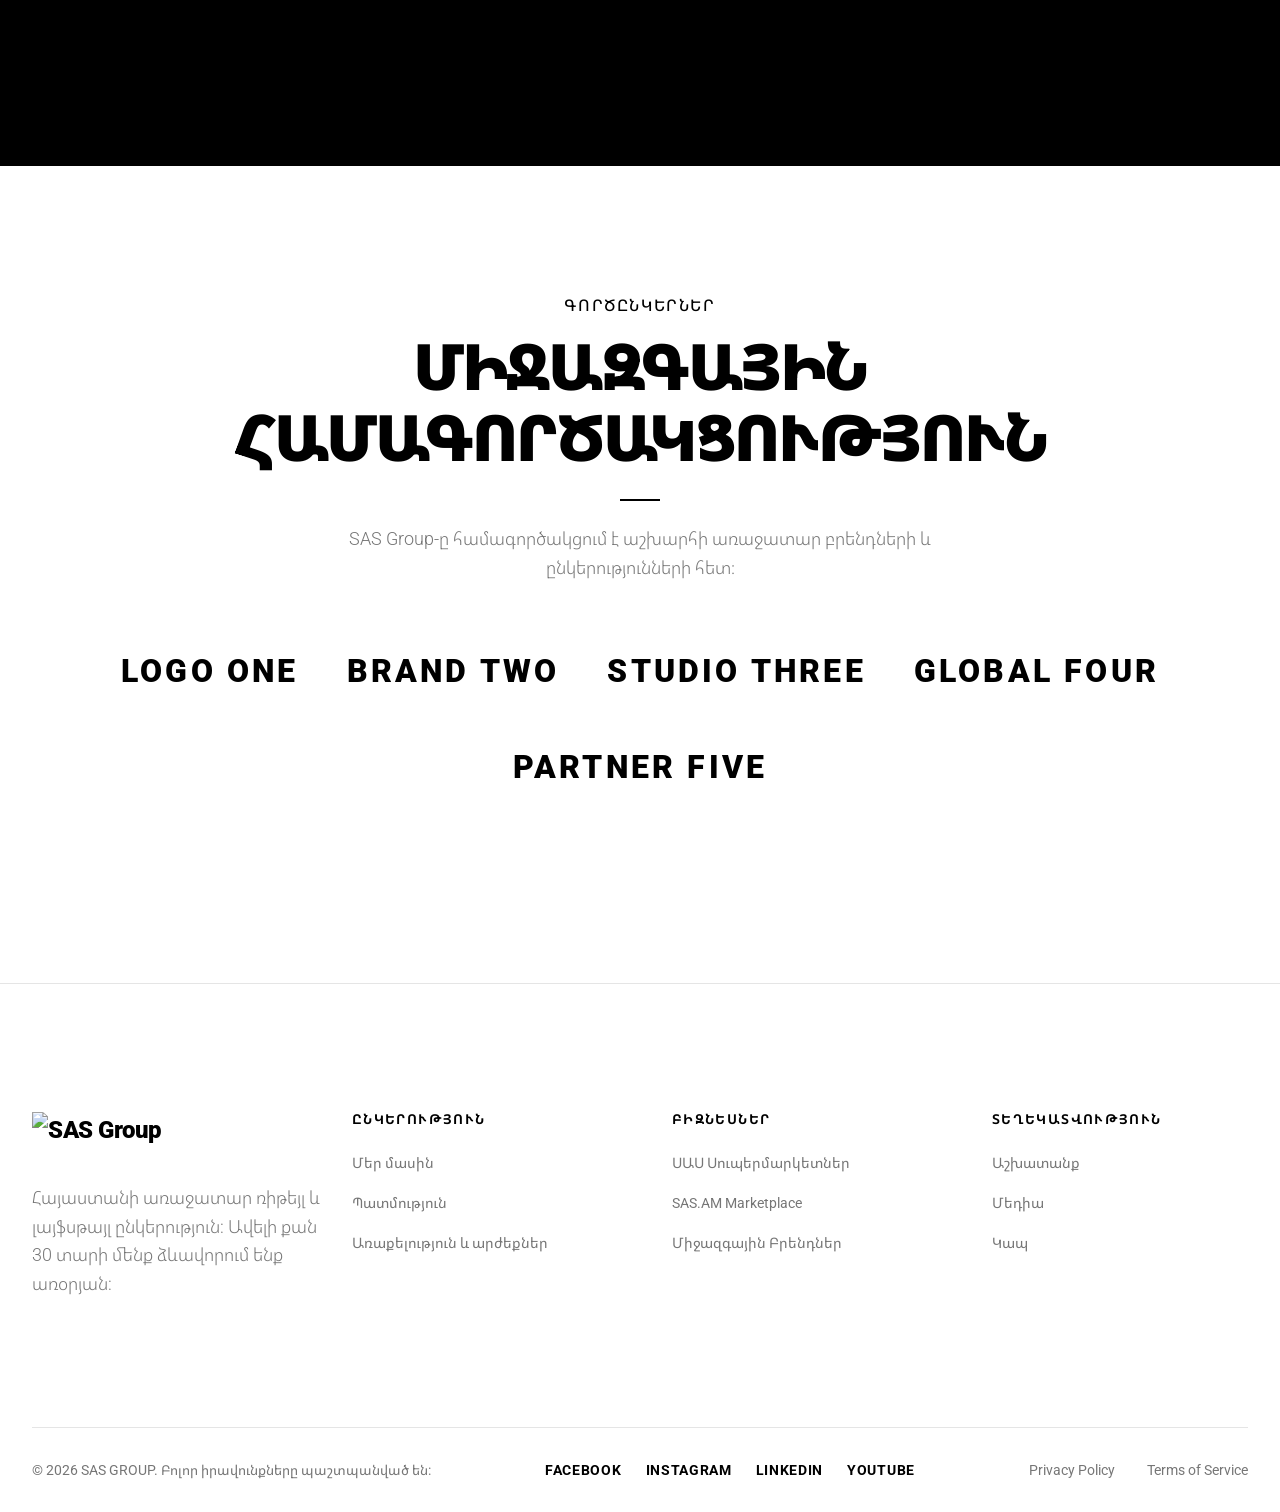
==== commit 44c23721: "Update placeholder text to black" ====
--- a/website/about.html
+++ b/website/about.html
@@ -94,7 +94,7 @@
     .partner-logo {
       font-size: 2rem;
       font-weight: 900;
-      color: var(--grey-300);
+      color: var(--ink);
       text-transform: uppercase;
       letter-spacing: 0.1em;
       transition: color var(--transition-fast);
@@ -118,7 +118,7 @@
   <!-- Note: We add 'dark-mode' class so the nav links are black on the light background -->
   <header class="site-header dark-mode">
     <div class="container nav-container">
-      <a href="index.html" class="logo"><img src="https://cdn.staff.am/staff.am/upload/3/e/c/4/3ec48d49.png.webp" alt="SAS Group" style="height: 32px; width: auto; object-fit: contain;"></a>
+      <a href="index.html" class="logo"><img src="https://vectorseek.com/wp-content/uploads/2023/12/SAS-Group-Logo-Vector.svg-.png" alt="SAS Group" style="height: 32px; width: auto; object-fit: contain;"></a>
       <button class="mobile-menu-btn" aria-label="Toggle menu">
         <svg width="24" height="24" viewBox="0 0 24 24" fill="none" stroke="currentColor" stroke-width="1.5" stroke-linecap="round" stroke-linejoin="round"><line x1="3" y1="12" x2="21" y2="12"></line><line x1="3" y1="6" x2="21" y2="6"></line><line x1="3" y1="18" x2="21" y2="18"></line></svg>
       </button>
@@ -235,7 +235,7 @@
       <div class="footer-grid">
         <div class="footer-col" style="flex: 2; min-width: 300px;">
           <a href="index.html" class="logo" style="margin-bottom: 2rem; display: block;">
-            <img src="https://cdn.staff.am/staff.am/upload/3/e/c/4/3ec48d49.png.webp" alt="SAS Group" style="height: 40px; width: auto; object-fit: contain;">
+            <img src="https://vectorseek.com/wp-content/uploads/2023/12/SAS-Group-Logo-Vector.svg-.png" alt="SAS Group" style="height: 40px; width: auto; object-fit: contain;">
           </a>
           <p class="text-muted" style="max-width: 400px;">Հայաստանի առաջատար ռիթեյլ և լայֆսթայլ ընկերություն: Ավելի քան 30 տարի մենք ձևավորում ենք առօրյան:</p>
         </div>
--- a/website/css/style.css
+++ b/website/css/style.css
@@ -126,19 +126,10 @@
   left: 0;
   width: 100%;
   z-index: 100;
-  background: transparent;
-  transition: background-color var(--transition-fast), color var(--transition-fast);
-  color: var(--white);
-}
-
-.site-header.scrolled {
   background: var(--white);
   color: var(--ink);
   border-bottom: 1px solid var(--grey-300);
-}
-
-.site-header.dark-mode {
-  color: var(--ink); /* Used for pages without a dark hero */
+  transition: all var(--transition-fast);
 }
 
 .nav-container {
